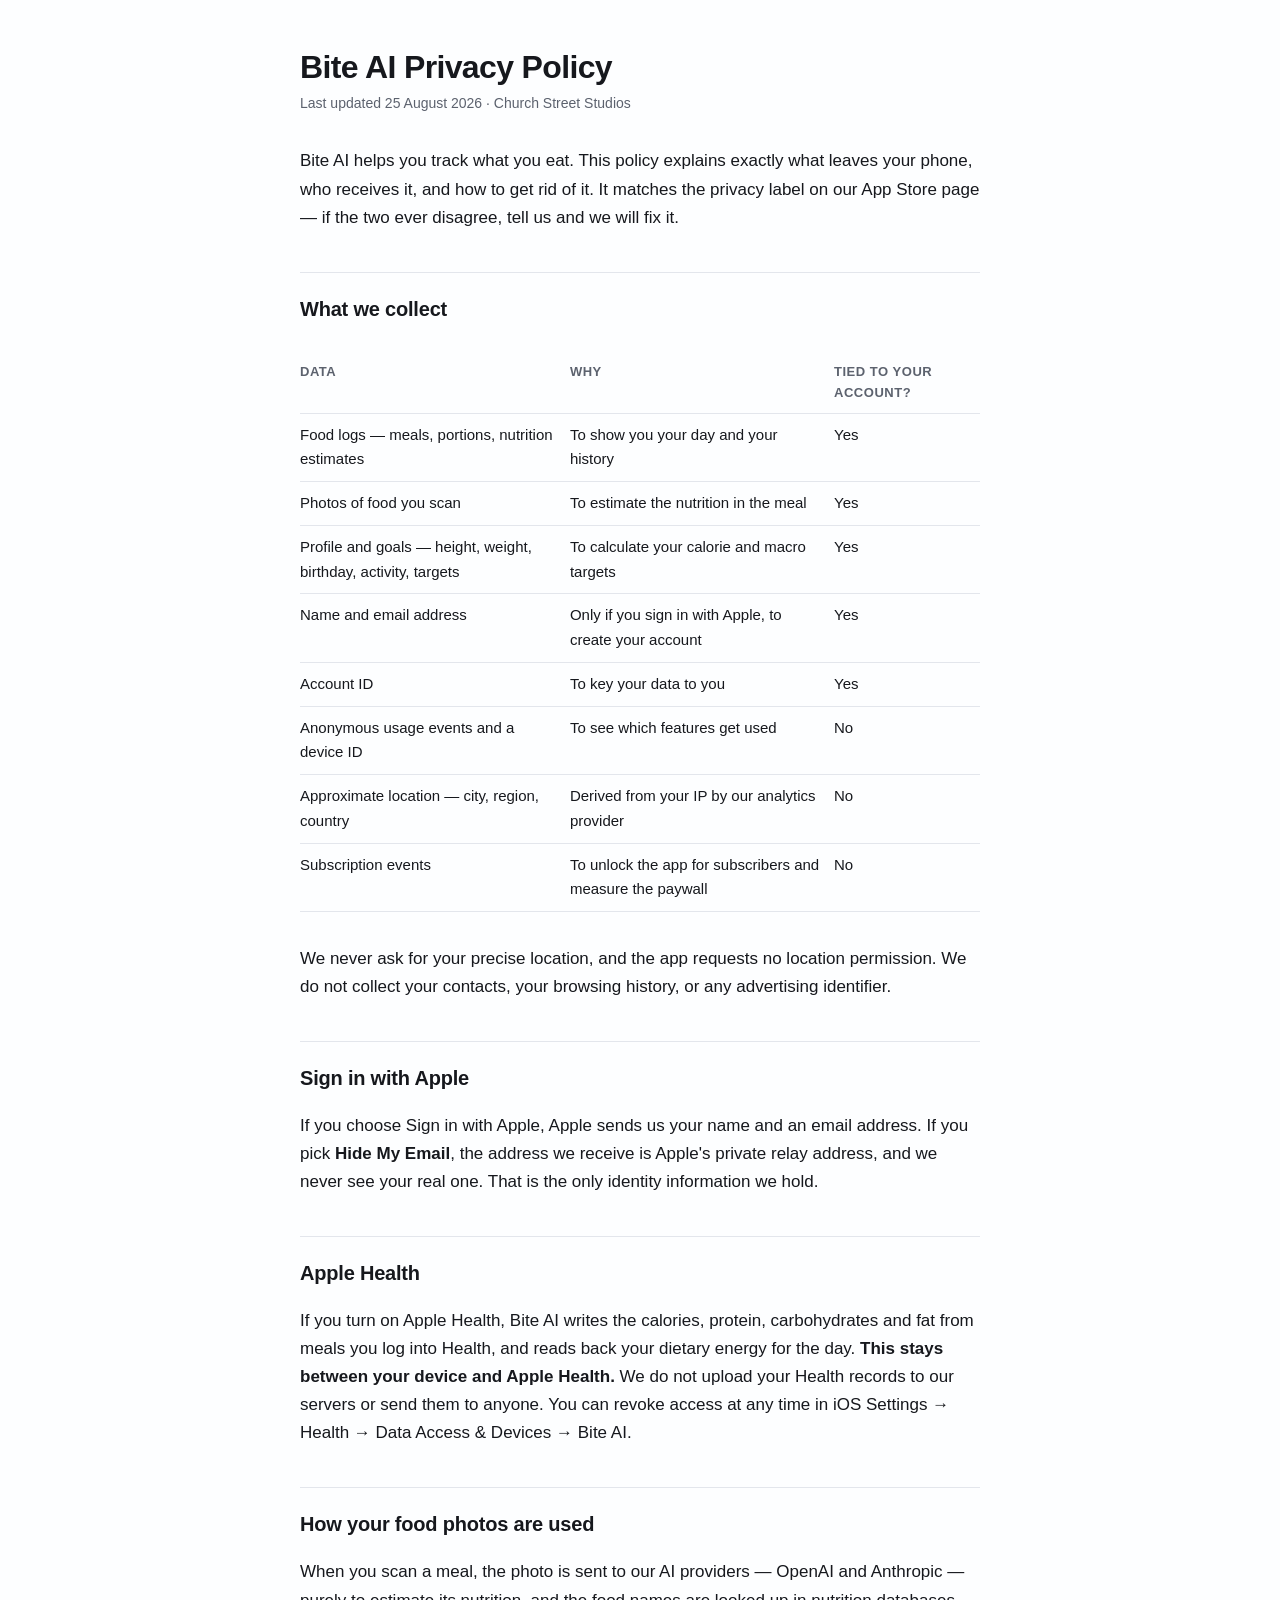
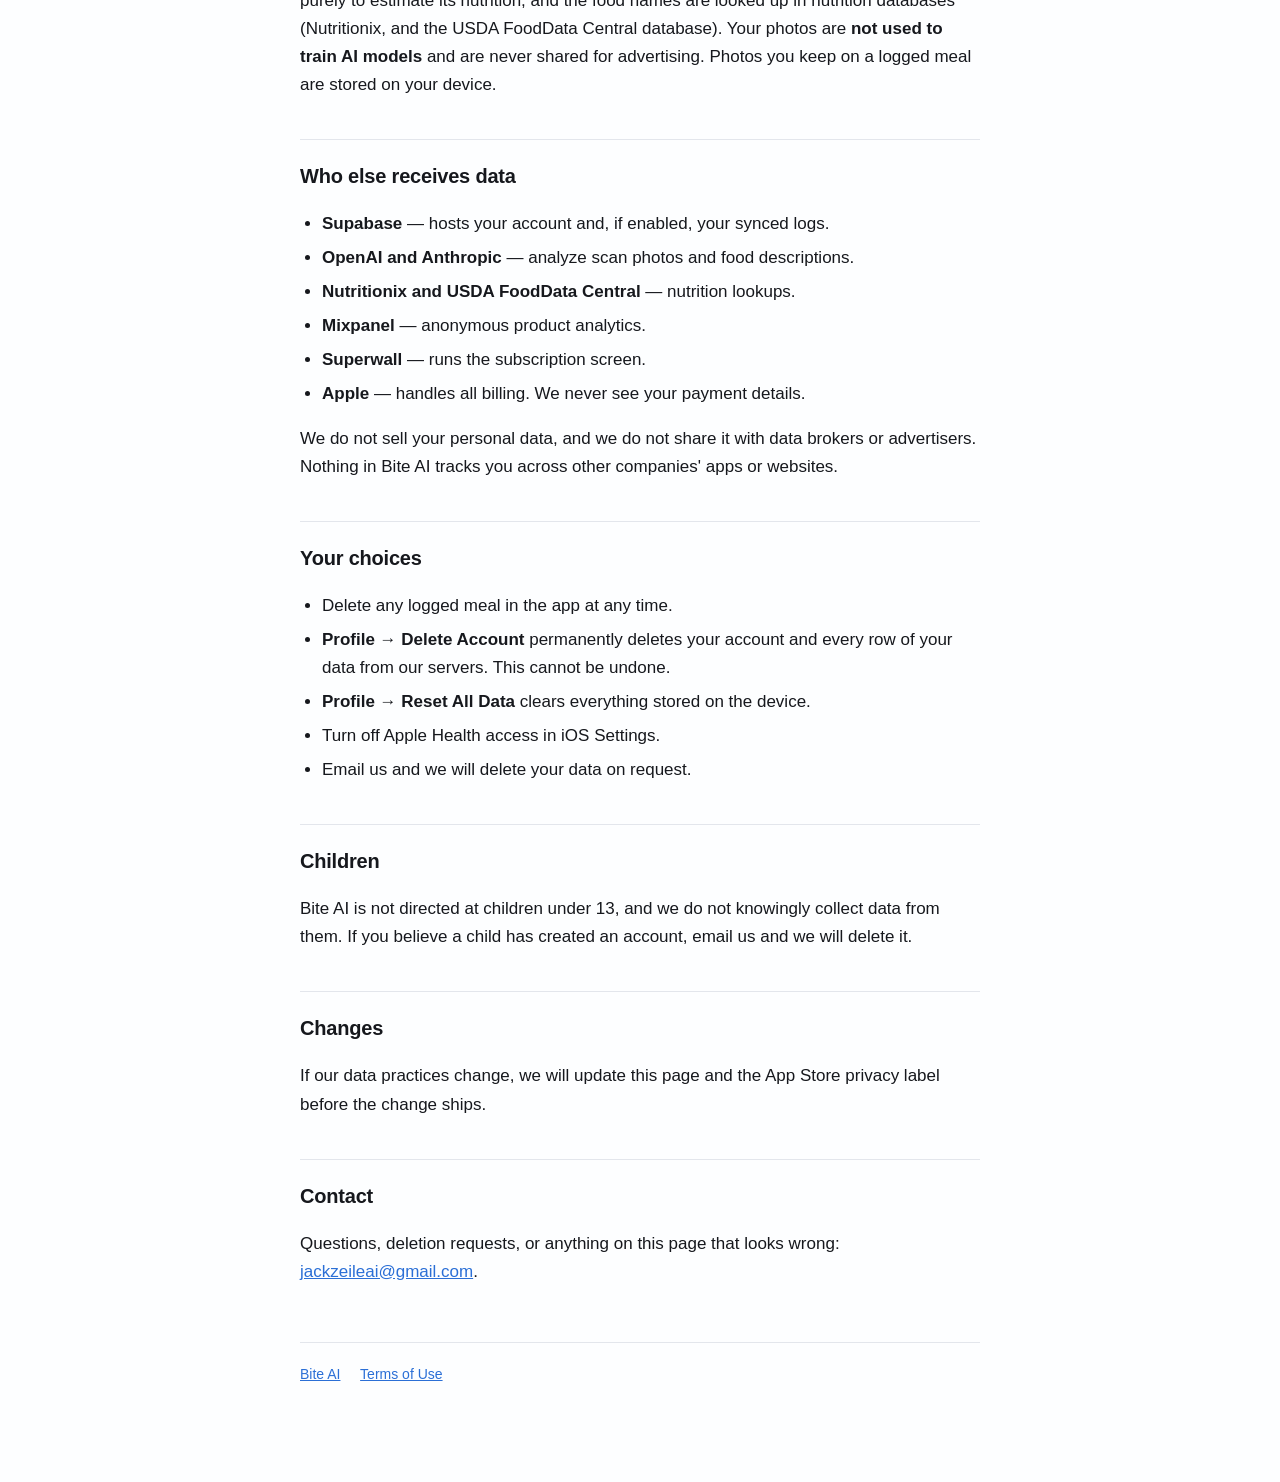
==== privacy.html @ f5e5adab "Bite AI support, privacy policy and terms of use pages" ====
<!DOCTYPE html>
<html lang="en">
<head>
<meta charset="utf-8">
<meta name="viewport" content="width=device-width, initial-scale=1">
<title>Bite AI — Privacy Policy</title>
<link rel="stylesheet" href="style.css">
</head>
<body>
<main>

<h1>Bite AI Privacy Policy</h1>
<p class="updated">Last updated 25 August 2026 · Church Street Studios</p>

<p>Bite AI helps you track what you eat. This policy explains exactly what leaves your phone, who receives it, and how to get rid of it. It matches the privacy label on our App Store page — if the two ever disagree, tell us and we will fix it.</p>

<h2>What we collect</h2>

<div class="wrap">
<table>
<thead>
<tr><th>Data</th><th>Why</th><th>Tied to your account?</th></tr>
</thead>
<tbody>
<tr><td>Food logs — meals, portions, nutrition estimates</td><td>To show you your day and your history</td><td>Yes</td></tr>
<tr><td>Photos of food you scan</td><td>To estimate the nutrition in the meal</td><td>Yes</td></tr>
<tr><td>Profile and goals — height, weight, birthday, activity, targets</td><td>To calculate your calorie and macro targets</td><td>Yes</td></tr>
<tr><td>Name and email address</td><td>Only if you sign in with Apple, to create your account</td><td>Yes</td></tr>
<tr><td>Account ID</td><td>To key your data to you</td><td>Yes</td></tr>
<tr><td>Anonymous usage events and a device ID</td><td>To see which features get used</td><td>No</td></tr>
<tr><td>Approximate location — city, region, country</td><td>Derived from your IP by our analytics provider</td><td>No</td></tr>
<tr><td>Subscription events</td><td>To unlock the app for subscribers and measure the paywall</td><td>No</td></tr>
</tbody>
</table>
</div>

<p>We never ask for your precise location, and the app requests no location permission. We do not collect your contacts, your browsing history, or any advertising identifier.</p>

<h2>Sign in with Apple</h2>
<p>If you choose Sign in with Apple, Apple sends us your name and an email address. If you pick <strong>Hide My Email</strong>, the address we receive is Apple's private relay address, and we never see your real one. That is the only identity information we hold.</p>

<h2>Apple Health</h2>
<p>If you turn on Apple Health, Bite AI writes the calories, protein, carbohydrates and fat from meals you log into Health, and reads back your dietary energy for the day. <strong>This stays between your device and Apple Health.</strong> We do not upload your Health records to our servers or send them to anyone. You can revoke access at any time in iOS Settings → Health → Data Access &amp; Devices → Bite AI.</p>

<h2>How your food photos are used</h2>
<p>When you scan a meal, the photo is sent to our AI providers — OpenAI and Anthropic — purely to estimate its nutrition, and the food names are looked up in nutrition databases (Nutritionix, and the USDA FoodData Central database). Your photos are <strong>not used to train AI models</strong> and are never shared for advertising. Photos you keep on a logged meal are stored on your device.</p>

<h2>Who else receives data</h2>
<ul>
  <li><strong>Supabase</strong> — hosts your account and, if enabled, your synced logs.</li>
  <li><strong>OpenAI and Anthropic</strong> — analyze scan photos and food descriptions.</li>
  <li><strong>Nutritionix and USDA FoodData Central</strong> — nutrition lookups.</li>
  <li><strong>Mixpanel</strong> — anonymous product analytics.</li>
  <li><strong>Superwall</strong> — runs the subscription screen.</li>
  <li><strong>Apple</strong> — handles all billing. We never see your payment details.</li>
</ul>
<p>We do not sell your personal data, and we do not share it with data brokers or advertisers. Nothing in Bite AI tracks you across other companies' apps or websites.</p>

<h2>Your choices</h2>
<ul>
  <li>Delete any logged meal in the app at any time.</li>
  <li><strong>Profile → Delete Account</strong> permanently deletes your account and every row of your data from our servers. This cannot be undone.</li>
  <li><strong>Profile → Reset All Data</strong> clears everything stored on the device.</li>
  <li>Turn off Apple Health access in iOS Settings.</li>
  <li>Email us and we will delete your data on request.</li>
</ul>

<h2>Children</h2>
<p>Bite AI is not directed at children under 13, and we do not knowingly collect data from them. If you believe a child has created an account, email us and we will delete it.</p>

<h2>Changes</h2>
<p>If our data practices change, we will update this page and the App Store privacy label before the change ships.</p>

<h2>Contact</h2>
<p>Questions, deletion requests, or anything on this page that looks wrong: <a href="mailto:jackzeileai@gmail.com">jackzeileai@gmail.com</a>.</p>

<footer>
  <a href="index.html">Bite AI</a>
  <a href="terms.html">Terms of Use</a>
</footer>

</main>
</body>
</html>
---- style.css ----
:root {
  --bg: #fdfeff;
  --fg: #16181d;
  --muted: #5c626e;
  --rule: #e3e6ec;
  --accent: #2b6fd6;
}

@media (prefers-color-scheme: dark) {
  :root {
    --bg: #0e1013;
    --fg: #eceef2;
    --muted: #9aa1ae;
    --rule: #262a31;
    --accent: #6ea8fe;
  }
}

* { box-sizing: border-box; }

body {
  margin: 0;
  padding: 48px 20px 96px;
  background: var(--bg);
  color: var(--fg);
  font: 17px/1.65 -apple-system, BlinkMacSystemFont, "SF Pro Text", "Segoe UI", Roboto, Helvetica, Arial, sans-serif;
  -webkit-text-size-adjust: 100%;
}

main { max-width: 680px; margin: 0 auto; }

h1 {
  font-size: 32px;
  line-height: 1.2;
  letter-spacing: -0.02em;
  margin: 0 0 6px;
}

h2 {
  font-size: 20px;
  letter-spacing: -0.01em;
  margin: 40px 0 10px;
  padding-top: 20px;
  border-top: 1px solid var(--rule);
}

.updated {
  color: var(--muted);
  font-size: 14px;
  margin: 0 0 32px;
}

p, li { color: var(--fg); }
ul { padding-left: 22px; }
li { margin: 6px 0; }

a { color: var(--accent); }

strong { font-weight: 600; }

table {
  width: 100%;
  border-collapse: collapse;
  margin: 16px 0;
  font-size: 15px;
}

th, td {
  text-align: left;
  padding: 9px 12px 9px 0;
  border-bottom: 1px solid var(--rule);
  vertical-align: top;
}

th { font-weight: 600; color: var(--muted); font-size: 13px; text-transform: uppercase; letter-spacing: 0.04em; }

.wrap { overflow-x: auto; }

footer {
  margin-top: 56px;
  padding-top: 20px;
  border-top: 1px solid var(--rule);
  color: var(--muted);
  font-size: 14px;
}

footer a { margin-right: 16px; }
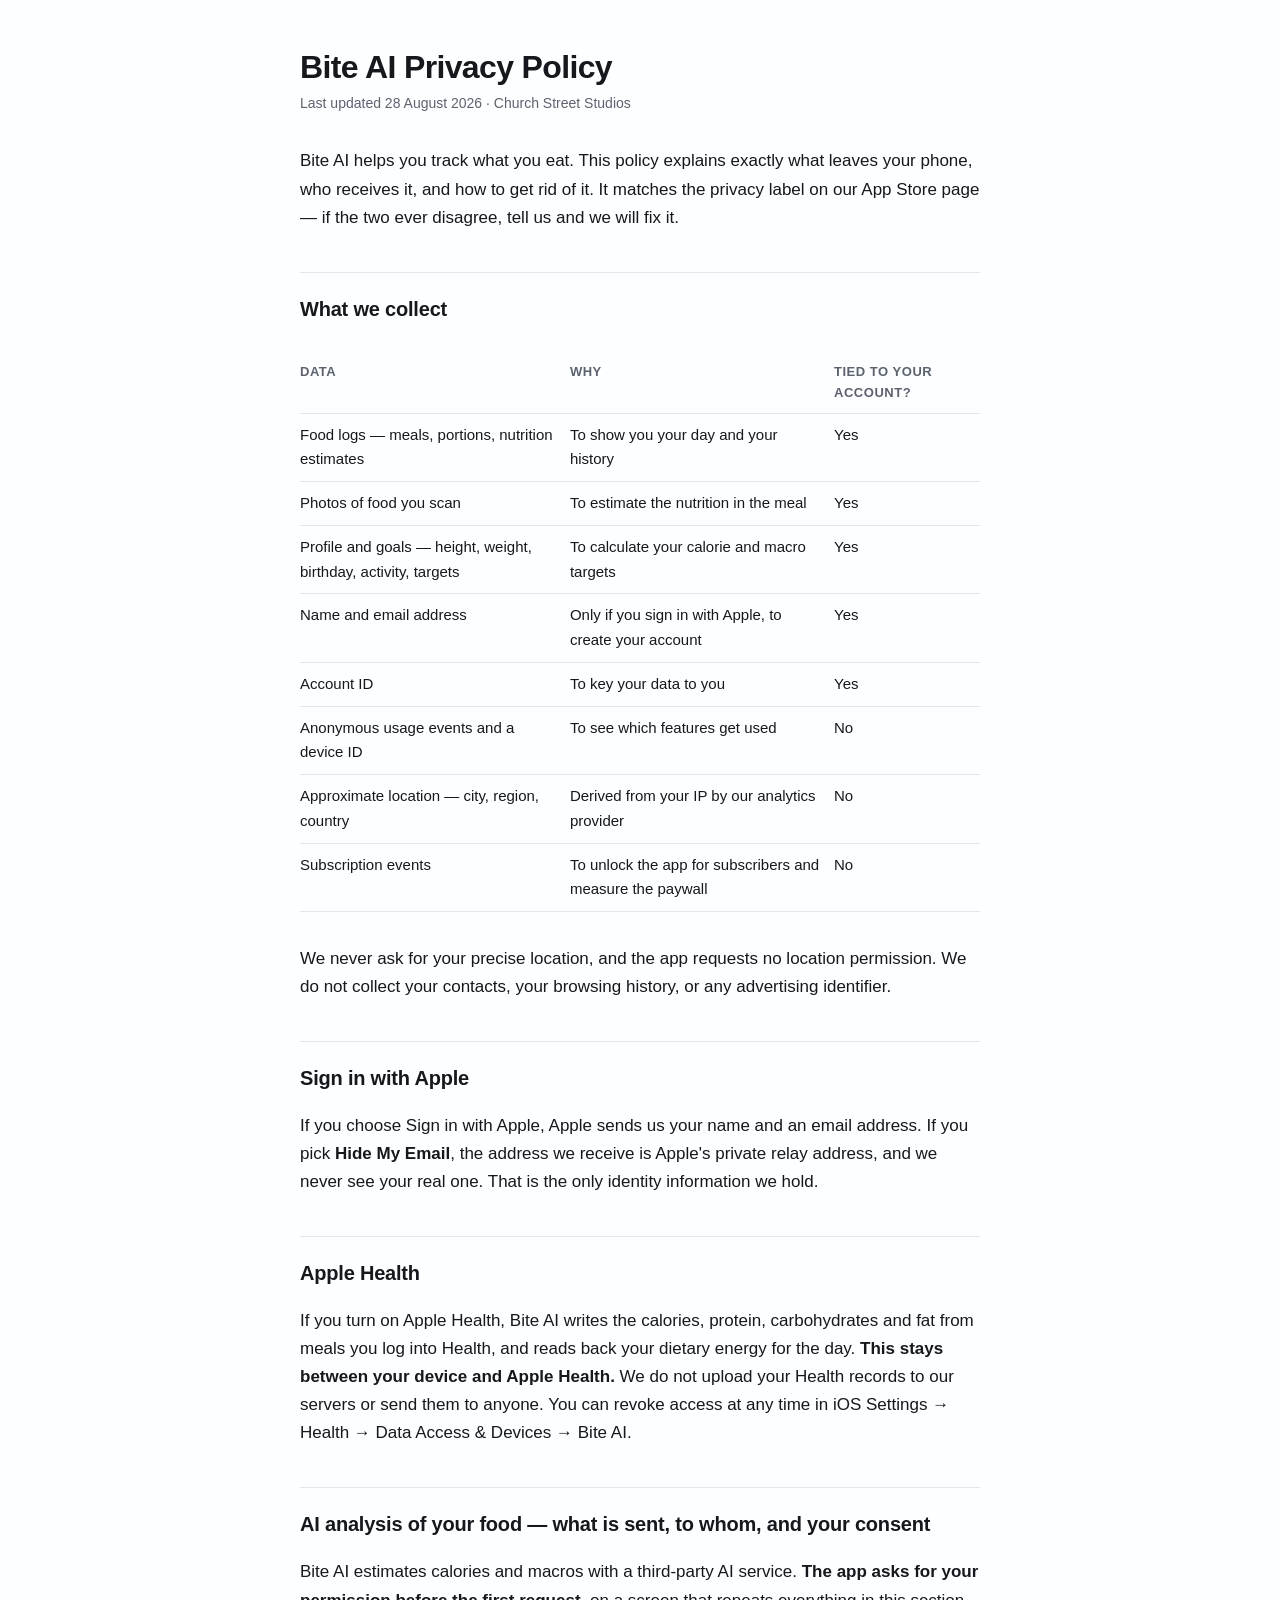
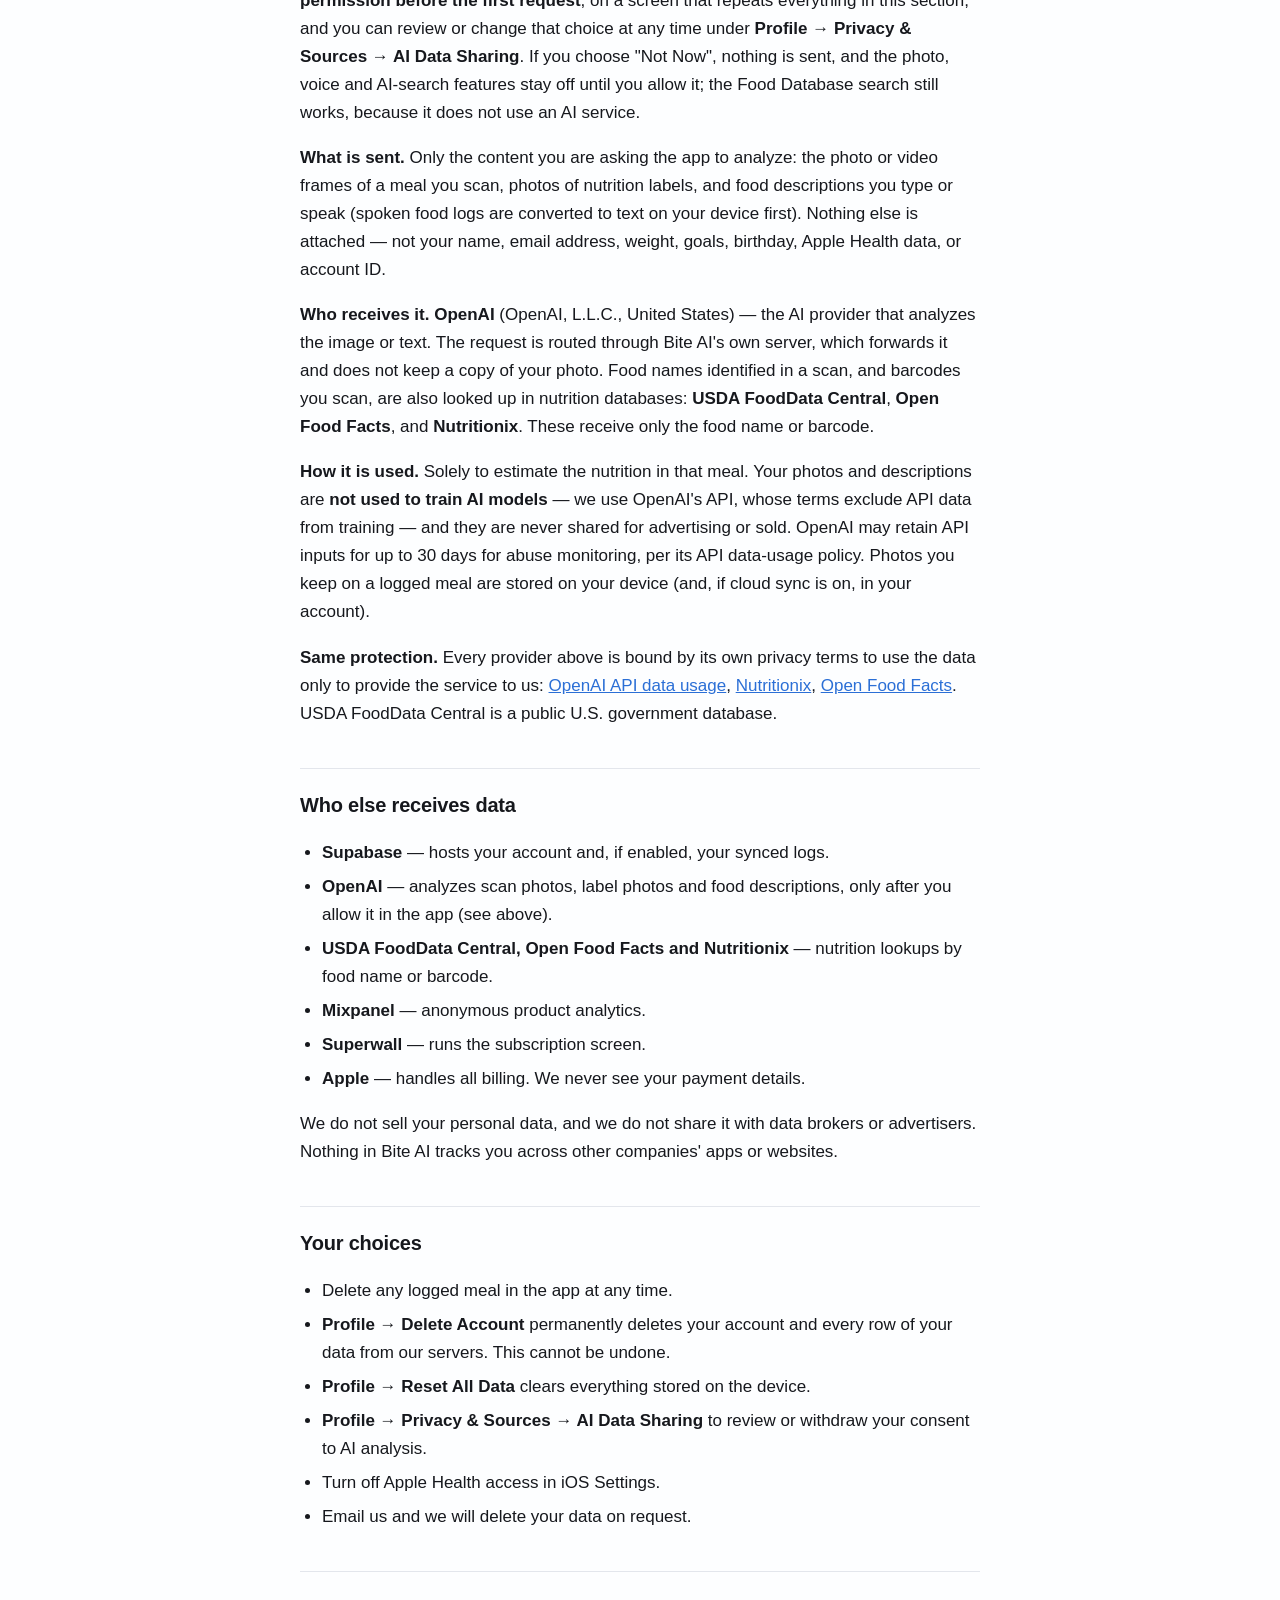
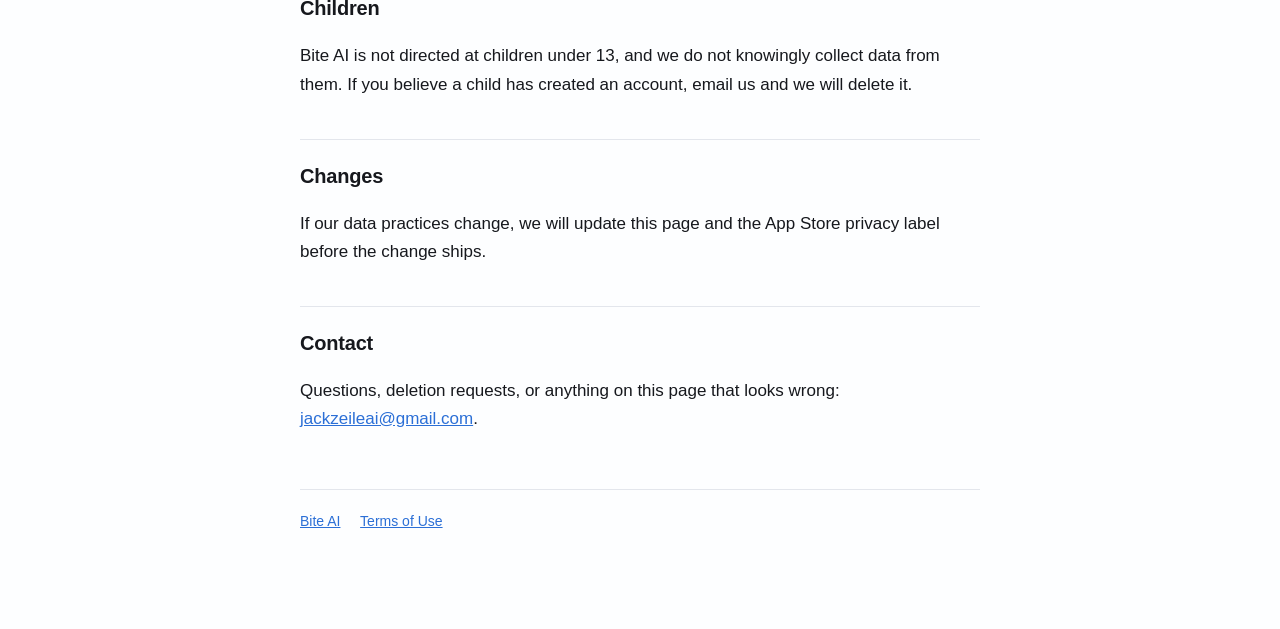
==== commit c3048124: "Privacy: spell out AI data sharing (what/who/consent), drop Anthropic, add Open Food Facts" ====
--- a/privacy.html
+++ b/privacy.html
@@ -10,7 +10,7 @@
 <main>
 
 <h1>Bite AI Privacy Policy</h1>
-<p class="updated">Last updated 25 August 2026 · Church Street Studios</p>
+<p class="updated">Last updated 28 August 2026 · Church Street Studios</p>
 
 <p>Bite AI helps you track what you eat. This policy explains exactly what leaves your phone, who receives it, and how to get rid of it. It matches the privacy label on our App Store page — if the two ever disagree, tell us and we will fix it.</p>
 
@@ -42,14 +42,18 @@
 <h2>Apple Health</h2>
 <p>If you turn on Apple Health, Bite AI writes the calories, protein, carbohydrates and fat from meals you log into Health, and reads back your dietary energy for the day. <strong>This stays between your device and Apple Health.</strong> We do not upload your Health records to our servers or send them to anyone. You can revoke access at any time in iOS Settings → Health → Data Access &amp; Devices → Bite AI.</p>
 
-<h2>How your food photos are used</h2>
-<p>When you scan a meal, the photo is sent to our AI providers — OpenAI and Anthropic — purely to estimate its nutrition, and the food names are looked up in nutrition databases (Nutritionix, and the USDA FoodData Central database). Your photos are <strong>not used to train AI models</strong> and are never shared for advertising. Photos you keep on a logged meal are stored on your device.</p>
+<h2>AI analysis of your food — what is sent, to whom, and your consent</h2>
+<p>Bite AI estimates calories and macros with a third-party AI service. <strong>The app asks for your permission before the first request</strong>, on a screen that repeats everything in this section, and you can review or change that choice at any time under <strong>Profile → Privacy &amp; Sources → AI Data Sharing</strong>. If you choose "Not Now", nothing is sent, and the photo, voice and AI-search features stay off until you allow it; the Food Database search still works, because it does not use an AI service.</p>
+<p><strong>What is sent.</strong> Only the content you are asking the app to analyze: the photo or video frames of a meal you scan, photos of nutrition labels, and food descriptions you type or speak (spoken food logs are converted to text on your device first). Nothing else is attached — not your name, email address, weight, goals, birthday, Apple Health data, or account ID.</p>
+<p><strong>Who receives it.</strong> <strong>OpenAI</strong> (OpenAI, L.L.C., United States) — the AI provider that analyzes the image or text. The request is routed through Bite AI's own server, which forwards it and does not keep a copy of your photo. Food names identified in a scan, and barcodes you scan, are also looked up in nutrition databases: <strong>USDA FoodData Central</strong>, <strong>Open Food Facts</strong>, and <strong>Nutritionix</strong>. These receive only the food name or barcode.</p>
+<p><strong>How it is used.</strong> Solely to estimate the nutrition in that meal. Your photos and descriptions are <strong>not used to train AI models</strong> — we use OpenAI's API, whose terms exclude API data from training — and they are never shared for advertising or sold. OpenAI may retain API inputs for up to 30 days for abuse monitoring, per its API data-usage policy. Photos you keep on a logged meal are stored on your device (and, if cloud sync is on, in your account).</p>
+<p><strong>Same protection.</strong> Every provider above is bound by its own privacy terms to use the data only to provide the service to us: <a href="https://openai.com/policies/api-data-usage-policies">OpenAI API data usage</a>, <a href="https://www.nutritionix.com/privacy">Nutritionix</a>, <a href="https://world.openfoodfacts.org/privacy">Open Food Facts</a>. USDA FoodData Central is a public U.S. government database.</p>
 
 <h2>Who else receives data</h2>
 <ul>
   <li><strong>Supabase</strong> — hosts your account and, if enabled, your synced logs.</li>
-  <li><strong>OpenAI and Anthropic</strong> — analyze scan photos and food descriptions.</li>
-  <li><strong>Nutritionix and USDA FoodData Central</strong> — nutrition lookups.</li>
+  <li><strong>OpenAI</strong> — analyzes scan photos, label photos and food descriptions, only after you allow it in the app (see above).</li>
+  <li><strong>USDA FoodData Central, Open Food Facts and Nutritionix</strong> — nutrition lookups by food name or barcode.</li>
   <li><strong>Mixpanel</strong> — anonymous product analytics.</li>
   <li><strong>Superwall</strong> — runs the subscription screen.</li>
   <li><strong>Apple</strong> — handles all billing. We never see your payment details.</li>
@@ -61,6 +65,7 @@
   <li>Delete any logged meal in the app at any time.</li>
   <li><strong>Profile → Delete Account</strong> permanently deletes your account and every row of your data from our servers. This cannot be undone.</li>
   <li><strong>Profile → Reset All Data</strong> clears everything stored on the device.</li>
+  <li><strong>Profile → Privacy &amp; Sources → AI Data Sharing</strong> to review or withdraw your consent to AI analysis.</li>
   <li>Turn off Apple Health access in iOS Settings.</li>
   <li>Email us and we will delete your data on request.</li>
 </ul>
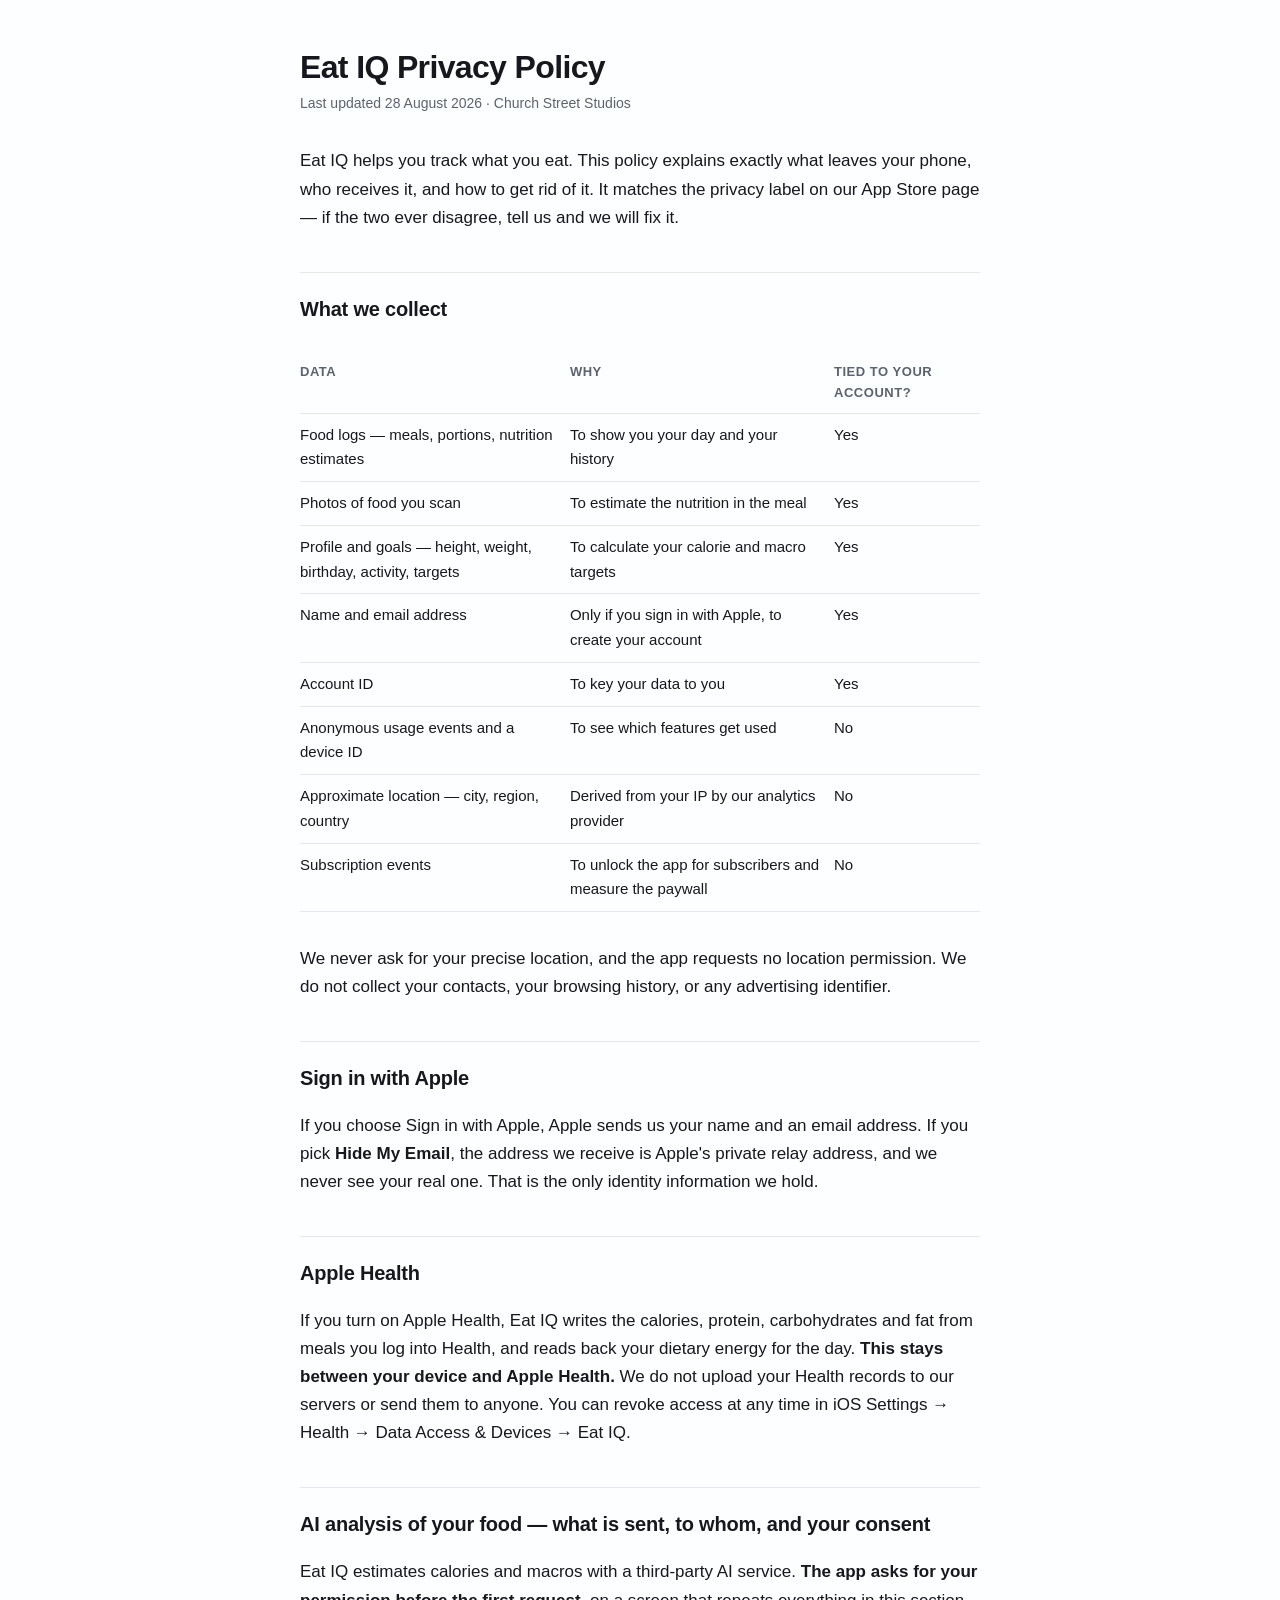
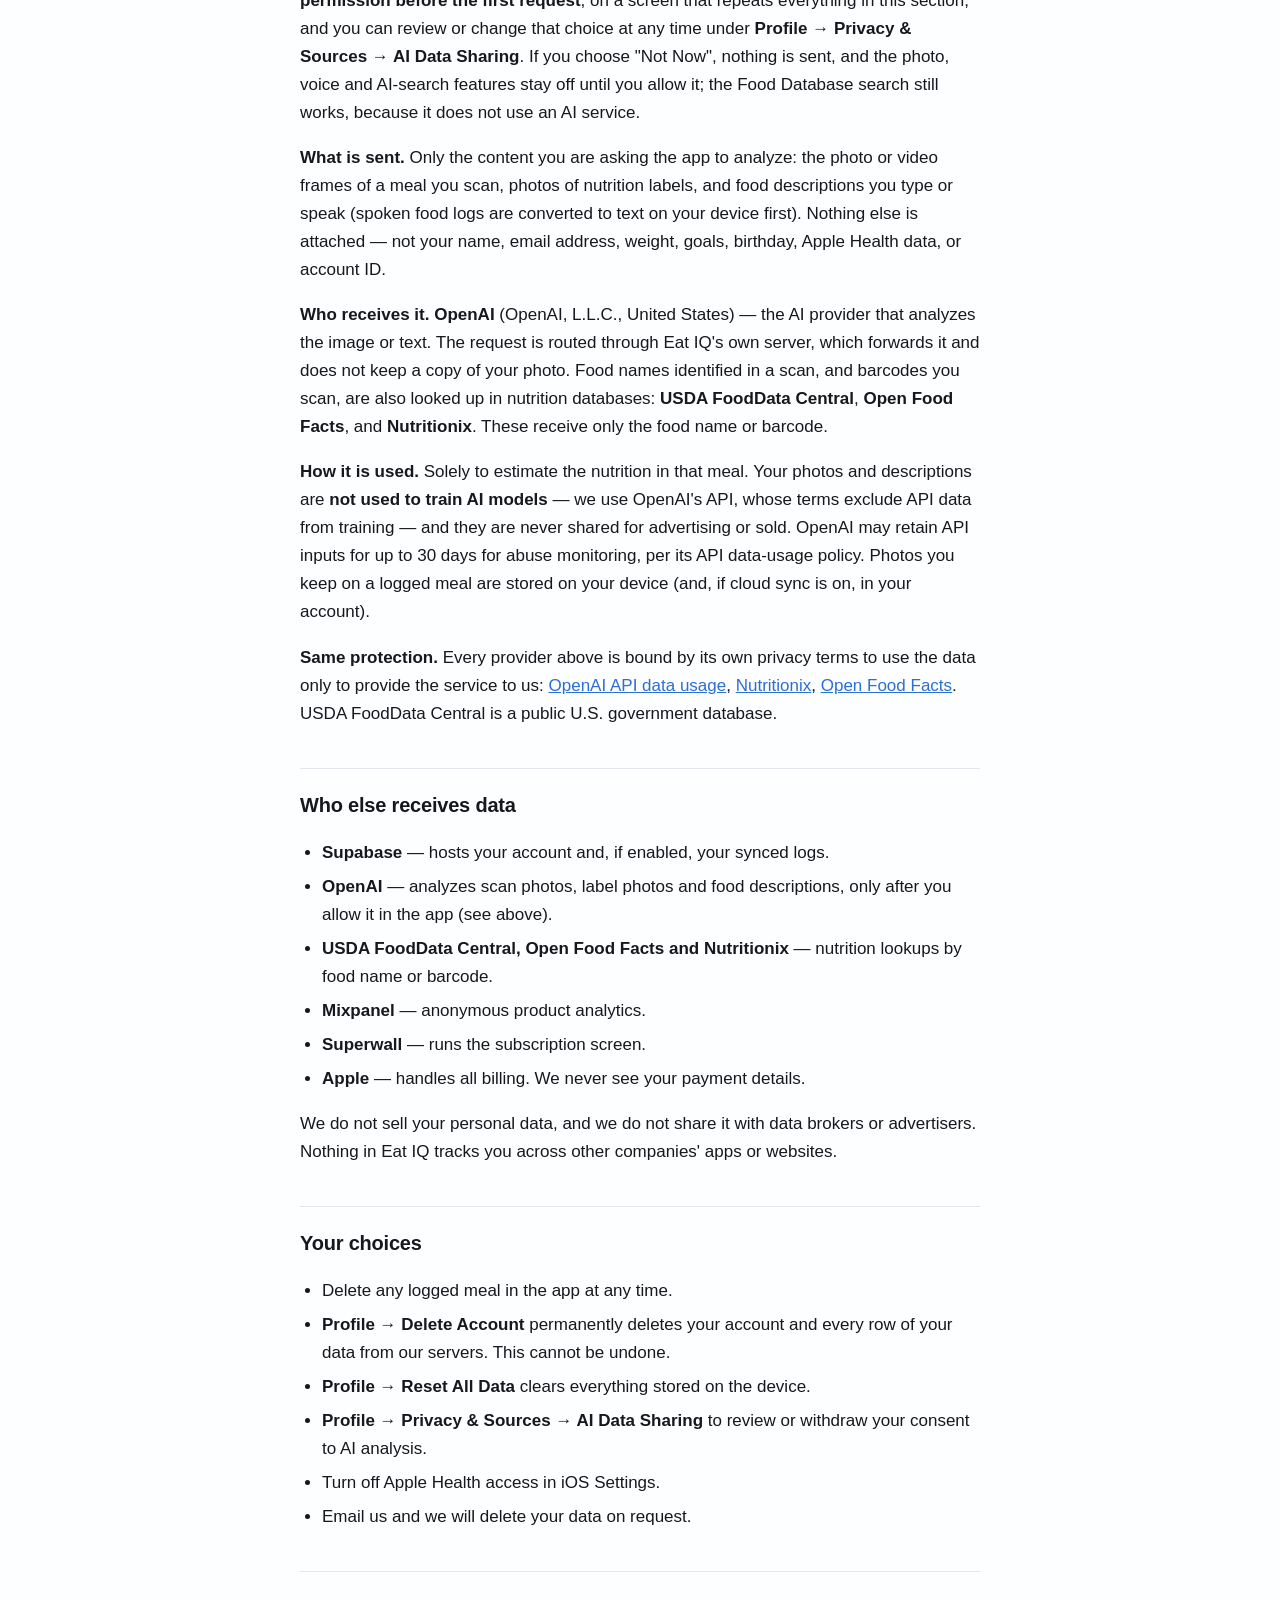
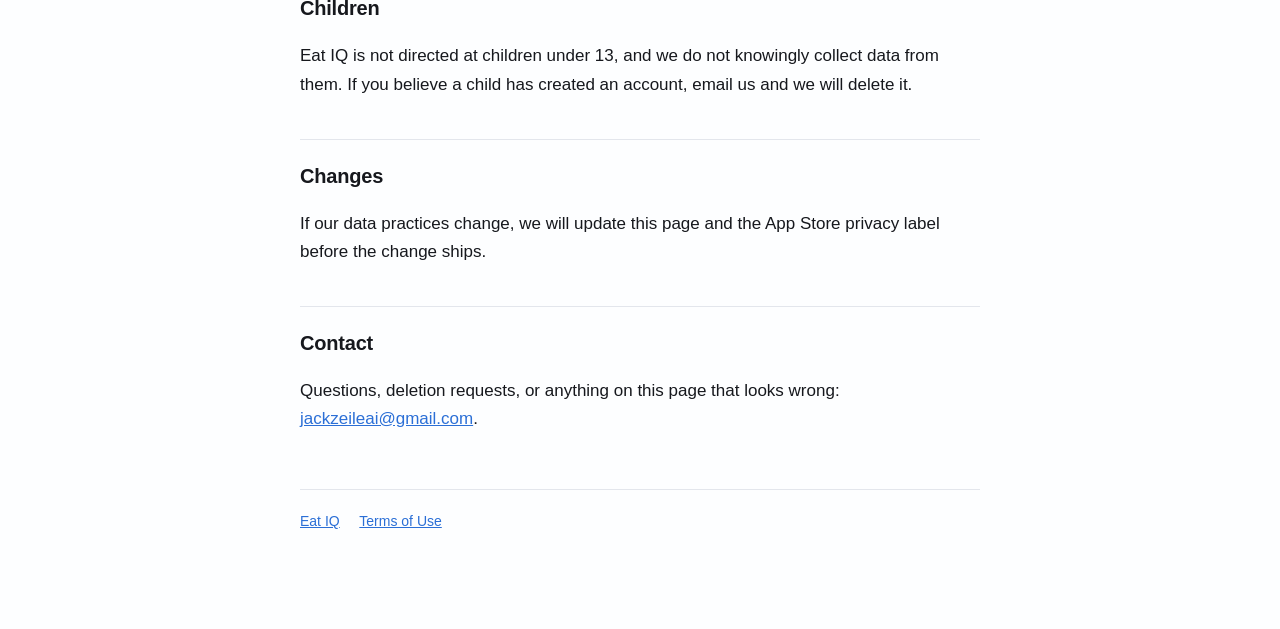
==== commit 75bec7a3: "Rename Bite AI to Eat IQ in Terms, Privacy and support page Co-Authored-By: Claude Fable 5.1 <norepl" ====
--- a/privacy.html
+++ b/privacy.html
@@ -3,16 +3,16 @@
 <head>
 <meta charset="utf-8">
 <meta name="viewport" content="width=device-width, initial-scale=1">
-<title>Bite AI — Privacy Policy</title>
+<title>Eat IQ — Privacy Policy</title>
 <link rel="stylesheet" href="style.css">
 </head>
 <body>
 <main>
 
-<h1>Bite AI Privacy Policy</h1>
+<h1>Eat IQ Privacy Policy</h1>
 <p class="updated">Last updated 28 August 2026 · Church Street Studios</p>
 
-<p>Bite AI helps you track what you eat. This policy explains exactly what leaves your phone, who receives it, and how to get rid of it. It matches the privacy label on our App Store page — if the two ever disagree, tell us and we will fix it.</p>
+<p>Eat IQ helps you track what you eat. This policy explains exactly what leaves your phone, who receives it, and how to get rid of it. It matches the privacy label on our App Store page — if the two ever disagree, tell us and we will fix it.</p>
 
 <h2>What we collect</h2>
 
@@ -40,12 +40,12 @@
 <p>If you choose Sign in with Apple, Apple sends us your name and an email address. If you pick <strong>Hide My Email</strong>, the address we receive is Apple's private relay address, and we never see your real one. That is the only identity information we hold.</p>
 
 <h2>Apple Health</h2>
-<p>If you turn on Apple Health, Bite AI writes the calories, protein, carbohydrates and fat from meals you log into Health, and reads back your dietary energy for the day. <strong>This stays between your device and Apple Health.</strong> We do not upload your Health records to our servers or send them to anyone. You can revoke access at any time in iOS Settings → Health → Data Access &amp; Devices → Bite AI.</p>
+<p>If you turn on Apple Health, Eat IQ writes the calories, protein, carbohydrates and fat from meals you log into Health, and reads back your dietary energy for the day. <strong>This stays between your device and Apple Health.</strong> We do not upload your Health records to our servers or send them to anyone. You can revoke access at any time in iOS Settings → Health → Data Access &amp; Devices → Eat IQ.</p>
 
 <h2>AI analysis of your food — what is sent, to whom, and your consent</h2>
-<p>Bite AI estimates calories and macros with a third-party AI service. <strong>The app asks for your permission before the first request</strong>, on a screen that repeats everything in this section, and you can review or change that choice at any time under <strong>Profile → Privacy &amp; Sources → AI Data Sharing</strong>. If you choose "Not Now", nothing is sent, and the photo, voice and AI-search features stay off until you allow it; the Food Database search still works, because it does not use an AI service.</p>
+<p>Eat IQ estimates calories and macros with a third-party AI service. <strong>The app asks for your permission before the first request</strong>, on a screen that repeats everything in this section, and you can review or change that choice at any time under <strong>Profile → Privacy &amp; Sources → AI Data Sharing</strong>. If you choose "Not Now", nothing is sent, and the photo, voice and AI-search features stay off until you allow it; the Food Database search still works, because it does not use an AI service.</p>
 <p><strong>What is sent.</strong> Only the content you are asking the app to analyze: the photo or video frames of a meal you scan, photos of nutrition labels, and food descriptions you type or speak (spoken food logs are converted to text on your device first). Nothing else is attached — not your name, email address, weight, goals, birthday, Apple Health data, or account ID.</p>
-<p><strong>Who receives it.</strong> <strong>OpenAI</strong> (OpenAI, L.L.C., United States) — the AI provider that analyzes the image or text. The request is routed through Bite AI's own server, which forwards it and does not keep a copy of your photo. Food names identified in a scan, and barcodes you scan, are also looked up in nutrition databases: <strong>USDA FoodData Central</strong>, <strong>Open Food Facts</strong>, and <strong>Nutritionix</strong>. These receive only the food name or barcode.</p>
+<p><strong>Who receives it.</strong> <strong>OpenAI</strong> (OpenAI, L.L.C., United States) — the AI provider that analyzes the image or text. The request is routed through Eat IQ's own server, which forwards it and does not keep a copy of your photo. Food names identified in a scan, and barcodes you scan, are also looked up in nutrition databases: <strong>USDA FoodData Central</strong>, <strong>Open Food Facts</strong>, and <strong>Nutritionix</strong>. These receive only the food name or barcode.</p>
 <p><strong>How it is used.</strong> Solely to estimate the nutrition in that meal. Your photos and descriptions are <strong>not used to train AI models</strong> — we use OpenAI's API, whose terms exclude API data from training — and they are never shared for advertising or sold. OpenAI may retain API inputs for up to 30 days for abuse monitoring, per its API data-usage policy. Photos you keep on a logged meal are stored on your device (and, if cloud sync is on, in your account).</p>
 <p><strong>Same protection.</strong> Every provider above is bound by its own privacy terms to use the data only to provide the service to us: <a href="https://openai.com/policies/api-data-usage-policies">OpenAI API data usage</a>, <a href="https://www.nutritionix.com/privacy">Nutritionix</a>, <a href="https://world.openfoodfacts.org/privacy">Open Food Facts</a>. USDA FoodData Central is a public U.S. government database.</p>
 
@@ -58,7 +58,7 @@
   <li><strong>Superwall</strong> — runs the subscription screen.</li>
   <li><strong>Apple</strong> — handles all billing. We never see your payment details.</li>
 </ul>
-<p>We do not sell your personal data, and we do not share it with data brokers or advertisers. Nothing in Bite AI tracks you across other companies' apps or websites.</p>
+<p>We do not sell your personal data, and we do not share it with data brokers or advertisers. Nothing in Eat IQ tracks you across other companies' apps or websites.</p>
 
 <h2>Your choices</h2>
 <ul>
@@ -71,7 +71,7 @@
 </ul>
 
 <h2>Children</h2>
-<p>Bite AI is not directed at children under 13, and we do not knowingly collect data from them. If you believe a child has created an account, email us and we will delete it.</p>
+<p>Eat IQ is not directed at children under 13, and we do not knowingly collect data from them. If you believe a child has created an account, email us and we will delete it.</p>
 
 <h2>Changes</h2>
 <p>If our data practices change, we will update this page and the App Store privacy label before the change ships.</p>
@@ -80,7 +80,7 @@
 <p>Questions, deletion requests, or anything on this page that looks wrong: <a href="mailto:jackzeileai@gmail.com">jackzeileai@gmail.com</a>.</p>
 
 <footer>
-  <a href="index.html">Bite AI</a>
+  <a href="index.html">Eat IQ</a>
   <a href="terms.html">Terms of Use</a>
 </footer>
 
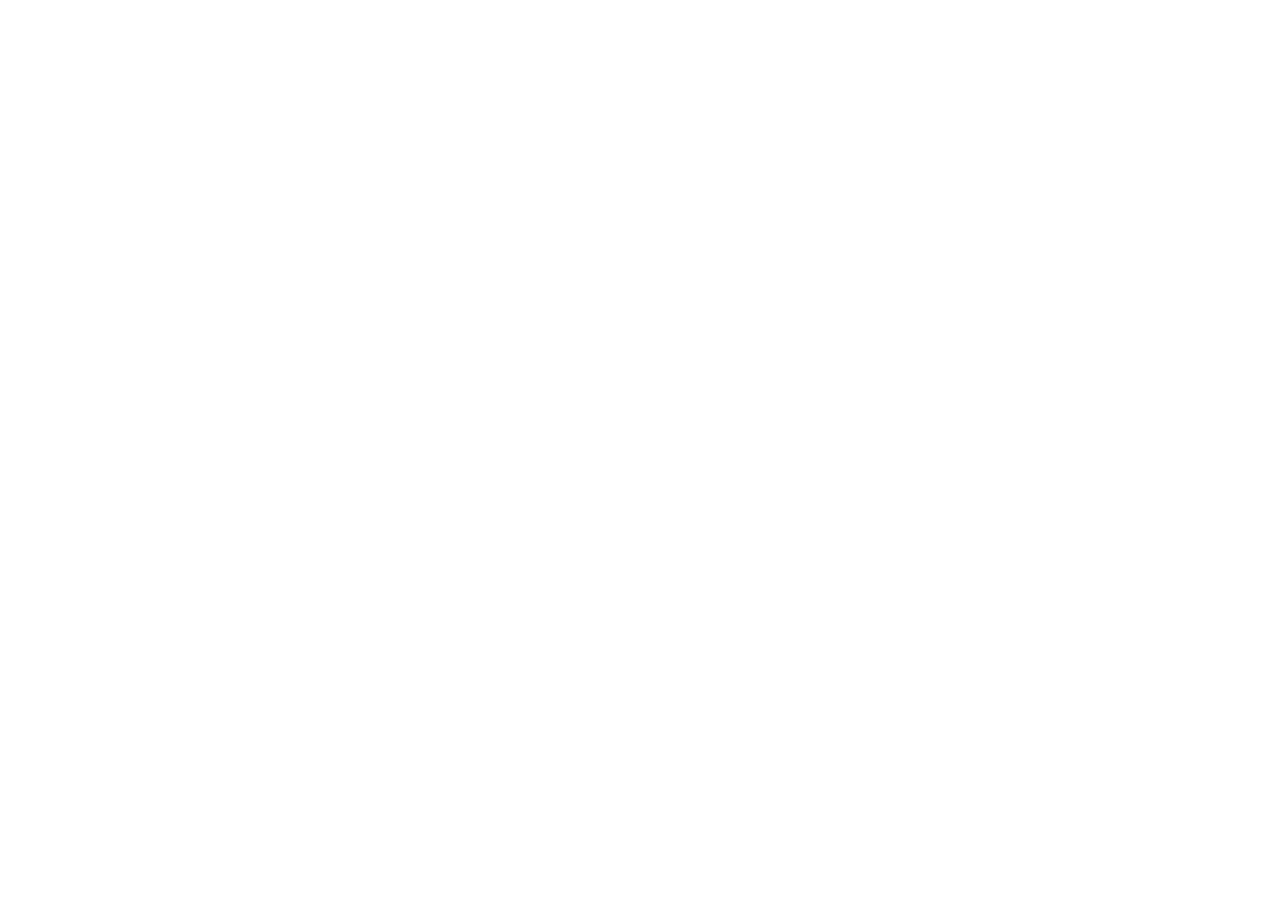
==== commit 18ecd81e: "Redirect to the Eat IQ site Co-Authored-By: Claude Fable 5.1 <noreply@anthropic.com> Claude-Session:" ====
--- a/privacy.html
+++ b/privacy.html
@@ -2,88 +2,11 @@
 <html lang="en">
 <head>
 <meta charset="utf-8">
-<meta name="viewport" content="width=device-width, initial-scale=1">
-<title>Eat IQ — Privacy Policy</title>
-<link rel="stylesheet" href="style.css">
+<meta http-equiv="refresh" content="0; url=https://jackzeileai.github.io/eatiq/privacy.html">
+<link rel="canonical" href="https://jackzeileai.github.io/eatiq/privacy.html">
+<title>Eat IQ</title>
 </head>
 <body>
-<main>
-
-<h1>Eat IQ Privacy Policy</h1>
-<p class="updated">Last updated 28 August 2026 · Church Street Studios</p>
-
-<p>Eat IQ helps you track what you eat. This policy explains exactly what leaves your phone, who receives it, and how to get rid of it. It matches the privacy label on our App Store page — if the two ever disagree, tell us and we will fix it.</p>
-
-<h2>What we collect</h2>
-
-<div class="wrap">
-<table>
-<thead>
-<tr><th>Data</th><th>Why</th><th>Tied to your account?</th></tr>
-</thead>
-<tbody>
-<tr><td>Food logs — meals, portions, nutrition estimates</td><td>To show you your day and your history</td><td>Yes</td></tr>
-<tr><td>Photos of food you scan</td><td>To estimate the nutrition in the meal</td><td>Yes</td></tr>
-<tr><td>Profile and goals — height, weight, birthday, activity, targets</td><td>To calculate your calorie and macro targets</td><td>Yes</td></tr>
-<tr><td>Name and email address</td><td>Only if you sign in with Apple, to create your account</td><td>Yes</td></tr>
-<tr><td>Account ID</td><td>To key your data to you</td><td>Yes</td></tr>
-<tr><td>Anonymous usage events and a device ID</td><td>To see which features get used</td><td>No</td></tr>
-<tr><td>Approximate location — city, region, country</td><td>Derived from your IP by our analytics provider</td><td>No</td></tr>
-<tr><td>Subscription events</td><td>To unlock the app for subscribers and measure the paywall</td><td>No</td></tr>
-</tbody>
-</table>
-</div>
-
-<p>We never ask for your precise location, and the app requests no location permission. We do not collect your contacts, your browsing history, or any advertising identifier.</p>
-
-<h2>Sign in with Apple</h2>
-<p>If you choose Sign in with Apple, Apple sends us your name and an email address. If you pick <strong>Hide My Email</strong>, the address we receive is Apple's private relay address, and we never see your real one. That is the only identity information we hold.</p>
-
-<h2>Apple Health</h2>
-<p>If you turn on Apple Health, Eat IQ writes the calories, protein, carbohydrates and fat from meals you log into Health, and reads back your dietary energy for the day. <strong>This stays between your device and Apple Health.</strong> We do not upload your Health records to our servers or send them to anyone. You can revoke access at any time in iOS Settings → Health → Data Access &amp; Devices → Eat IQ.</p>
-
-<h2>AI analysis of your food — what is sent, to whom, and your consent</h2>
-<p>Eat IQ estimates calories and macros with a third-party AI service. <strong>The app asks for your permission before the first request</strong>, on a screen that repeats everything in this section, and you can review or change that choice at any time under <strong>Profile → Privacy &amp; Sources → AI Data Sharing</strong>. If you choose "Not Now", nothing is sent, and the photo, voice and AI-search features stay off until you allow it; the Food Database search still works, because it does not use an AI service.</p>
-<p><strong>What is sent.</strong> Only the content you are asking the app to analyze: the photo or video frames of a meal you scan, photos of nutrition labels, and food descriptions you type or speak (spoken food logs are converted to text on your device first). Nothing else is attached — not your name, email address, weight, goals, birthday, Apple Health data, or account ID.</p>
-<p><strong>Who receives it.</strong> <strong>OpenAI</strong> (OpenAI, L.L.C., United States) — the AI provider that analyzes the image or text. The request is routed through Eat IQ's own server, which forwards it and does not keep a copy of your photo. Food names identified in a scan, and barcodes you scan, are also looked up in nutrition databases: <strong>USDA FoodData Central</strong>, <strong>Open Food Facts</strong>, and <strong>Nutritionix</strong>. These receive only the food name or barcode.</p>
-<p><strong>How it is used.</strong> Solely to estimate the nutrition in that meal. Your photos and descriptions are <strong>not used to train AI models</strong> — we use OpenAI's API, whose terms exclude API data from training — and they are never shared for advertising or sold. OpenAI may retain API inputs for up to 30 days for abuse monitoring, per its API data-usage policy. Photos you keep on a logged meal are stored on your device (and, if cloud sync is on, in your account).</p>
-<p><strong>Same protection.</strong> Every provider above is bound by its own privacy terms to use the data only to provide the service to us: <a href="https://openai.com/policies/api-data-usage-policies">OpenAI API data usage</a>, <a href="https://www.nutritionix.com/privacy">Nutritionix</a>, <a href="https://world.openfoodfacts.org/privacy">Open Food Facts</a>. USDA FoodData Central is a public U.S. government database.</p>
-
-<h2>Who else receives data</h2>
-<ul>
-  <li><strong>Supabase</strong> — hosts your account and, if enabled, your synced logs.</li>
-  <li><strong>OpenAI</strong> — analyzes scan photos, label photos and food descriptions, only after you allow it in the app (see above).</li>
-  <li><strong>USDA FoodData Central, Open Food Facts and Nutritionix</strong> — nutrition lookups by food name or barcode.</li>
-  <li><strong>Mixpanel</strong> — anonymous product analytics.</li>
-  <li><strong>Superwall</strong> — runs the subscription screen.</li>
-  <li><strong>Apple</strong> — handles all billing. We never see your payment details.</li>
-</ul>
-<p>We do not sell your personal data, and we do not share it with data brokers or advertisers. Nothing in Eat IQ tracks you across other companies' apps or websites.</p>
-
-<h2>Your choices</h2>
-<ul>
-  <li>Delete any logged meal in the app at any time.</li>
-  <li><strong>Profile → Delete Account</strong> permanently deletes your account and every row of your data from our servers. This cannot be undone.</li>
-  <li><strong>Profile → Reset All Data</strong> clears everything stored on the device.</li>
-  <li><strong>Profile → Privacy &amp; Sources → AI Data Sharing</strong> to review or withdraw your consent to AI analysis.</li>
-  <li>Turn off Apple Health access in iOS Settings.</li>
-  <li>Email us and we will delete your data on request.</li>
-</ul>
-
-<h2>Children</h2>
-<p>Eat IQ is not directed at children under 13, and we do not knowingly collect data from them. If you believe a child has created an account, email us and we will delete it.</p>
-
-<h2>Changes</h2>
-<p>If our data practices change, we will update this page and the App Store privacy label before the change ships.</p>
-
-<h2>Contact</h2>
-<p>Questions, deletion requests, or anything on this page that looks wrong: <a href="mailto:jackzeileai@gmail.com">jackzeileai@gmail.com</a>.</p>
-
-<footer>
-  <a href="index.html">Eat IQ</a>
-  <a href="terms.html">Terms of Use</a>
-</footer>
-
-</main>
+<p>This page has moved to <a href="https://jackzeileai.github.io/eatiq/privacy.html">jackzeileai.github.io/eatiq/privacy.html</a>.</p>
 </body>
 </html>
